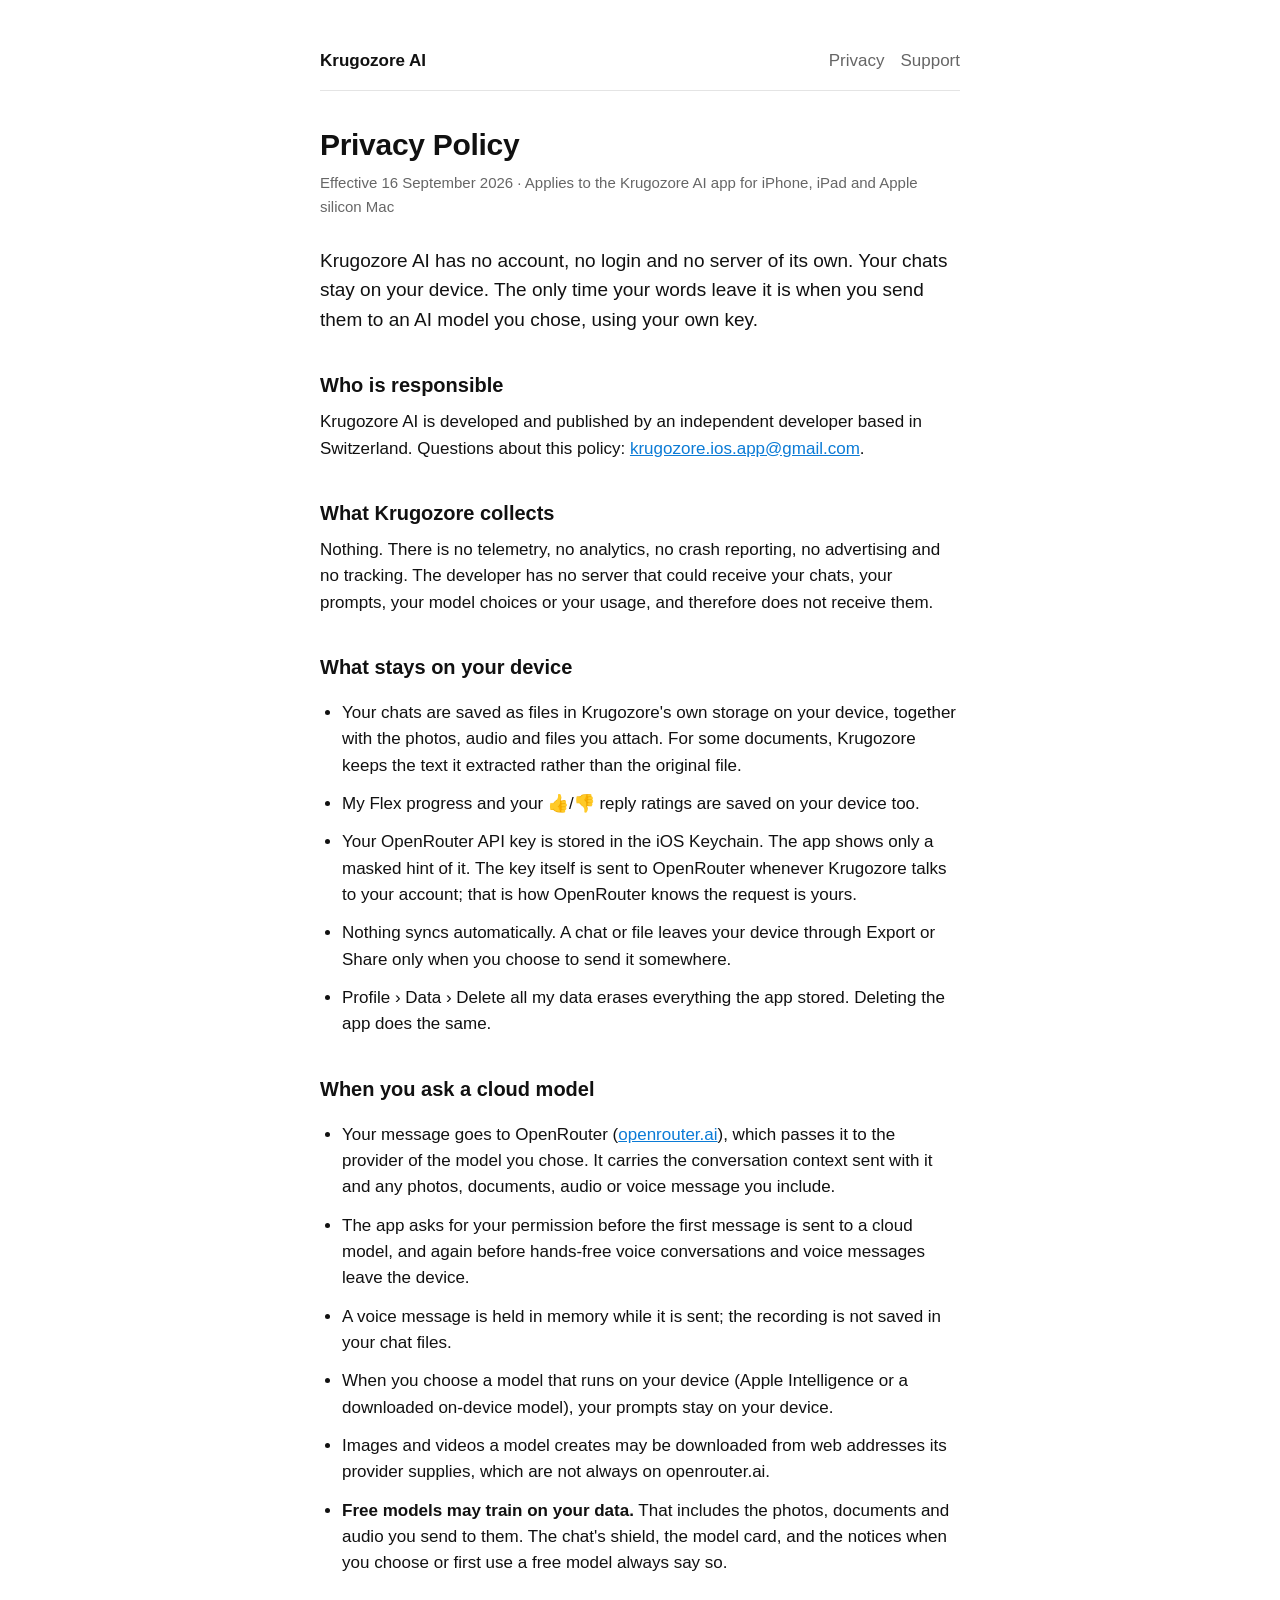
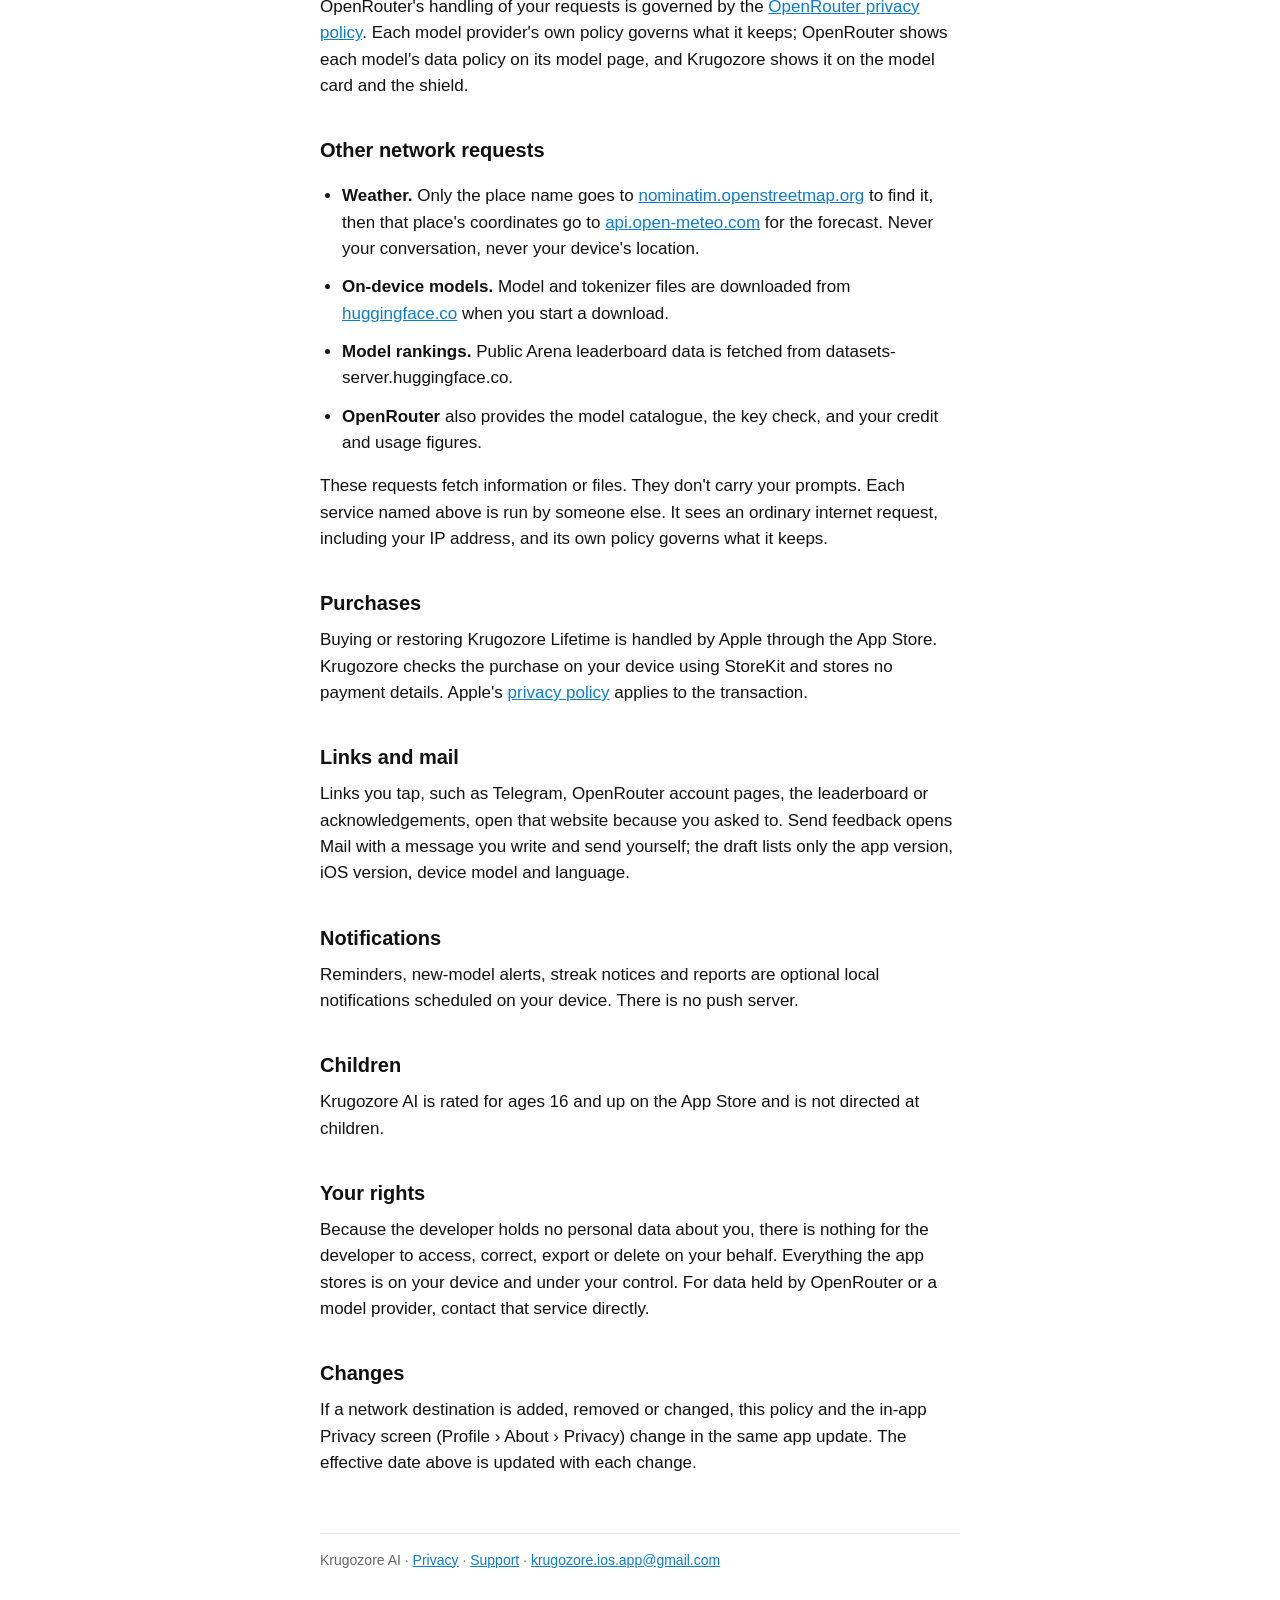
==== privacy/index.html @ d21a57fb "Krugozore AI site: privacy policy, support, landing" ====
<!doctype html>
<html lang="en">
<head>
<meta charset="utf-8">
<meta name="viewport" content="width=device-width, initial-scale=1">
<title>Privacy Policy · Krugozore AI</title>
<meta name="description" content="Krugozore AI privacy policy: what stays on your iPhone, what leaves it, and to whom.">
<link rel="stylesheet" href="../style.css">
</head>
<body>
<main>
<header class="site">
  <a href="../">Krugozore AI</a>
  <nav><a href="./">Privacy</a><a href="../support/">Support</a></nav>
</header>

<h1>Privacy Policy</h1>
<p class="meta">Effective 16 September 2026 · Applies to the Krugozore AI app for iPhone, iPad and Apple silicon Mac</p>

<p class="lede">Krugozore AI has no account, no login and no server of its own. Your chats stay on your device. The only time your words leave it is when you send them to an AI model you chose, using your own key.</p>

<h2>Who is responsible</h2>
<p>Krugozore AI is developed and published by an independent developer based in Switzerland. Questions about this policy: <a href="mailto:krugozore.ios.app@gmail.com">krugozore.ios.app@gmail.com</a>.</p>

<h2>What Krugozore collects</h2>
<p>Nothing. There is no telemetry, no analytics, no crash reporting, no advertising and no tracking. The developer has no server that could receive your chats, your prompts, your model choices or your usage, and therefore does not receive them.</p>

<h2>What stays on your device</h2>
<ul>
  <li>Your chats are saved as files in Krugozore's own storage on your device, together with the photos, audio and files you attach. For some documents, Krugozore keeps the text it extracted rather than the original file.</li>
  <li>My Flex progress and your 👍/👎 reply ratings are saved on your device too.</li>
  <li>Your OpenRouter API key is stored in the iOS Keychain. The app shows only a masked hint of it. The key itself is sent to OpenRouter whenever Krugozore talks to your account; that is how OpenRouter knows the request is yours.</li>
  <li>Nothing syncs automatically. A chat or file leaves your device through Export or Share only when you choose to send it somewhere.</li>
  <li>Profile › Data › Delete all my data erases everything the app stored. Deleting the app does the same.</li>
</ul>

<h2>When you ask a cloud model</h2>
<ul>
  <li>Your message goes to OpenRouter (<a href="https://openrouter.ai">openrouter.ai</a>), which passes it to the provider of the model you chose. It carries the conversation context sent with it and any photos, documents, audio or voice message you include.</li>
  <li>The app asks for your permission before the first message is sent to a cloud model, and again before hands-free voice conversations and voice messages leave the device.</li>
  <li>A voice message is held in memory while it is sent; the recording is not saved in your chat files.</li>
  <li>When you choose a model that runs on your device (Apple Intelligence or a downloaded on-device model), your prompts stay on your device.</li>
  <li>Images and videos a model creates may be downloaded from web addresses its provider supplies, which are not always on openrouter.ai.</li>
  <li><strong>Free models may train on your data.</strong> That includes the photos, documents and audio you send to them. The chat's shield, the model card, and the notices when you choose or first use a free model always say so.</li>
</ul>
<p>OpenRouter's handling of your requests is governed by the <a href="https://openrouter.ai/privacy">OpenRouter privacy policy</a>. Each model provider's own policy governs what it keeps; OpenRouter shows each model's data policy on its model page, and Krugozore shows it on the model card and the shield.</p>

<h2>Other network requests</h2>
<ul>
  <li><strong>Weather.</strong> Only the place name goes to <a href="https://nominatim.openstreetmap.org">nominatim.openstreetmap.org</a> to find it, then that place's coordinates go to <a href="https://open-meteo.com">api.open-meteo.com</a> for the forecast. Never your conversation, never your device's location.</li>
  <li><strong>On-device models.</strong> Model and tokenizer files are downloaded from <a href="https://huggingface.co">huggingface.co</a> when you start a download.</li>
  <li><strong>Model rankings.</strong> Public Arena leaderboard data is fetched from datasets-server.huggingface.co.</li>
  <li><strong>OpenRouter</strong> also provides the model catalogue, the key check, and your credit and usage figures.</li>
</ul>
<p>These requests fetch information or files. They don't carry your prompts. Each service named above is run by someone else. It sees an ordinary internet request, including your IP address, and its own policy governs what it keeps.</p>

<h2>Purchases</h2>
<p>Buying or restoring Krugozore Lifetime is handled by Apple through the App Store. Krugozore checks the purchase on your device using StoreKit and stores no payment details. Apple's <a href="https://www.apple.com/legal/privacy/">privacy policy</a> applies to the transaction.</p>

<h2>Links and mail</h2>
<p>Links you tap, such as Telegram, OpenRouter account pages, the leaderboard or acknowledgements, open that website because you asked to. Send feedback opens Mail with a message you write and send yourself; the draft lists only the app version, iOS version, device model and language.</p>

<h2>Notifications</h2>
<p>Reminders, new-model alerts, streak notices and reports are optional local notifications scheduled on your device. There is no push server.</p>

<h2>Children</h2>
<p>Krugozore AI is rated for ages 16 and up on the App Store and is not directed at children.</p>

<h2>Your rights</h2>
<p>Because the developer holds no personal data about you, there is nothing for the developer to access, correct, export or delete on your behalf. Everything the app stores is on your device and under your control. For data held by OpenRouter or a model provider, contact that service directly.</p>

<h2>Changes</h2>
<p>If a network destination is added, removed or changed, this policy and the in-app Privacy screen (Profile › About › Privacy) change in the same app update. The effective date above is updated with each change.</p>

<footer>Krugozore AI · <a href="./">Privacy</a> · <a href="../support/">Support</a> · <a href="mailto:krugozore.ios.app@gmail.com">krugozore.ios.app@gmail.com</a></footer>
</main>
</body>
</html>
---- style.css ----
:root {
  color-scheme: light dark;
  --fg: #111;
  --muted: #666;
  --bg: #fff;
  --accent: #0b7bd6;
  --rule: #e4e4e4;
}
@media (prefers-color-scheme: dark) {
  :root { --fg: #f2f2f2; --muted: #a0a0a0; --bg: #111; --rule: #2a2a2a; }
}
* { box-sizing: border-box; }
body {
  margin: 0;
  font: 17px/1.55 -apple-system, BlinkMacSystemFont, "SF Pro Text", "Helvetica Neue", Helvetica, Arial, sans-serif;
  color: var(--fg);
  background: var(--bg);
  -webkit-font-smoothing: antialiased;
}
main { max-width: 680px; margin: 0 auto; padding: 48px 20px 80px; }
header.site { display: flex; align-items: baseline; justify-content: space-between; gap: 16px; padding-bottom: 16px; border-bottom: 1px solid var(--rule); }
header.site a { color: var(--fg); text-decoration: none; font-weight: 600; }
header.site nav a { color: var(--muted); font-weight: 400; margin-left: 16px; }
h1 { font-size: 30px; line-height: 1.2; margin: 36px 0 8px; letter-spacing: -0.01em; }
h2 { font-size: 20px; margin: 36px 0 8px; }
p, li { margin: 0 0 12px; }
ul { padding-left: 22px; }
a { color: var(--accent); }
.meta { color: var(--muted); font-size: 15px; margin-bottom: 28px; }
.lede { font-size: 19px; }
footer { margin-top: 56px; padding-top: 16px; border-top: 1px solid var(--rule); color: var(--muted); font-size: 14px; }
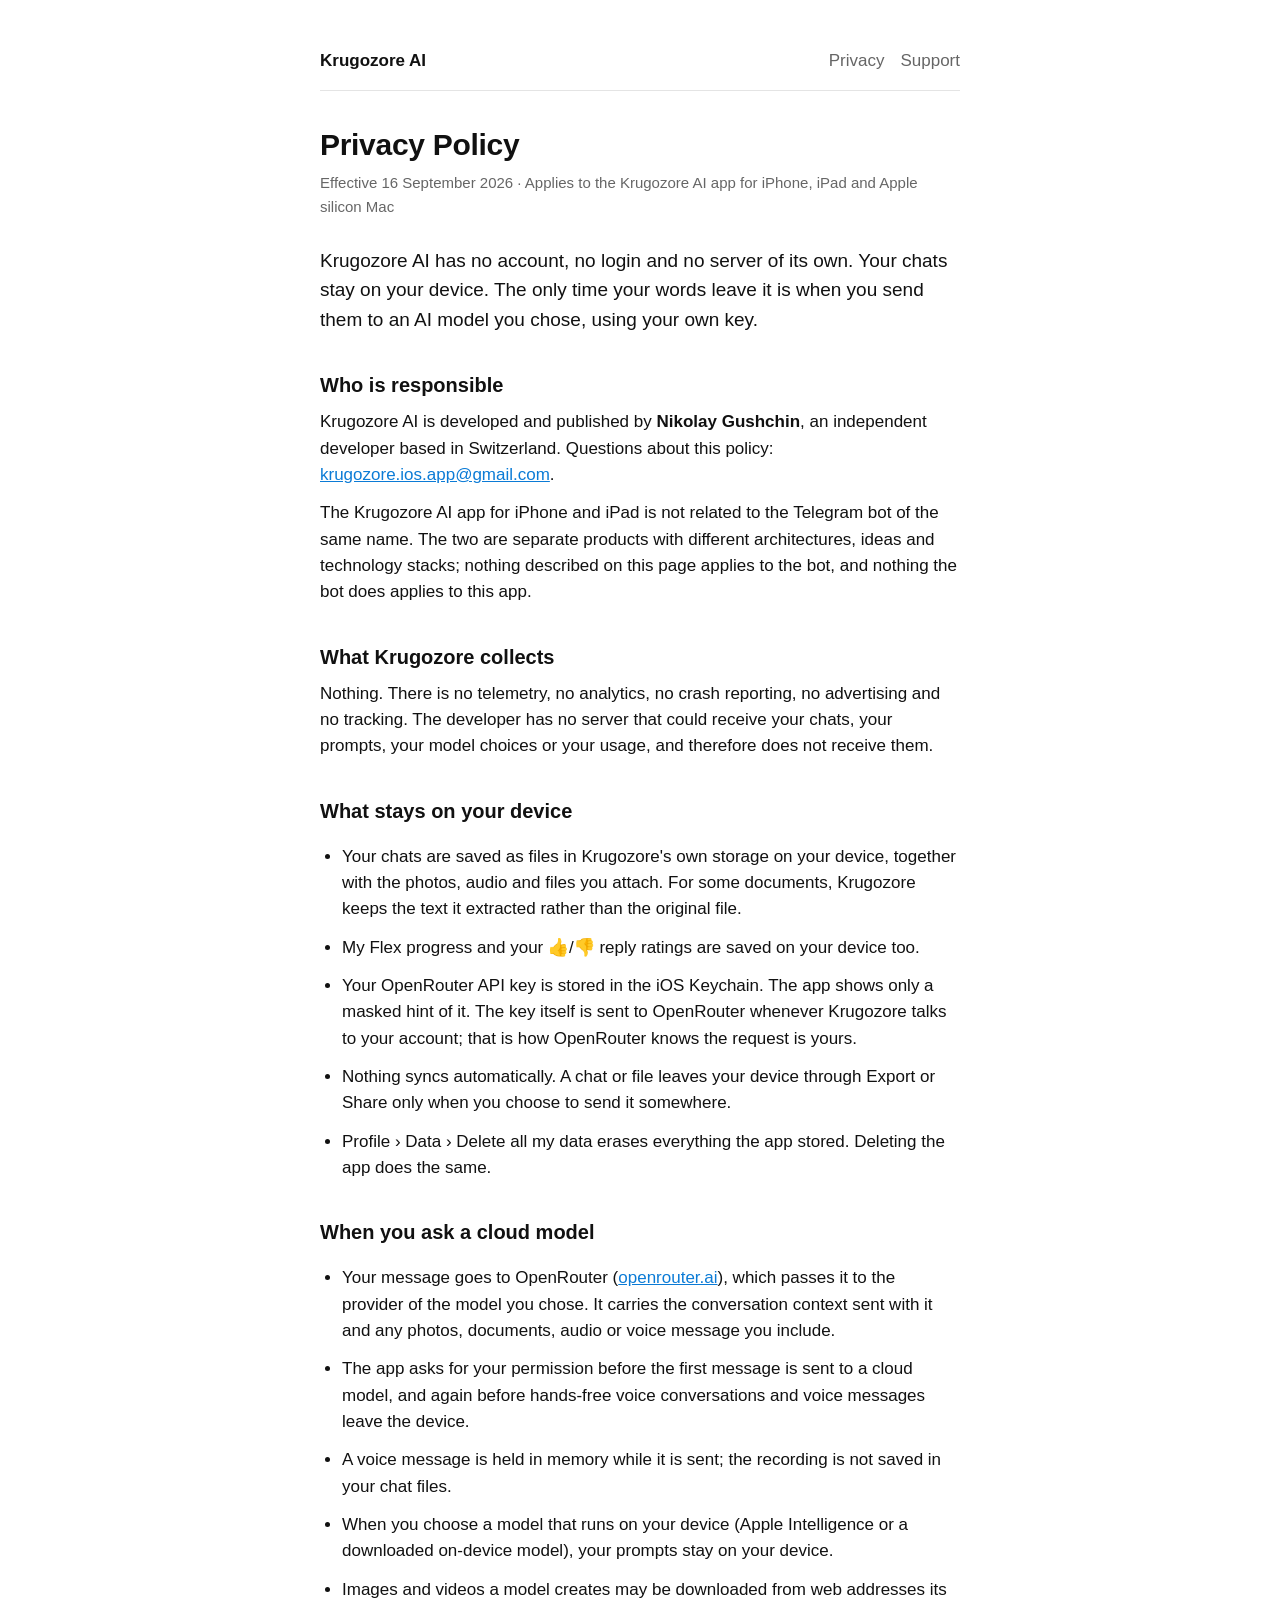
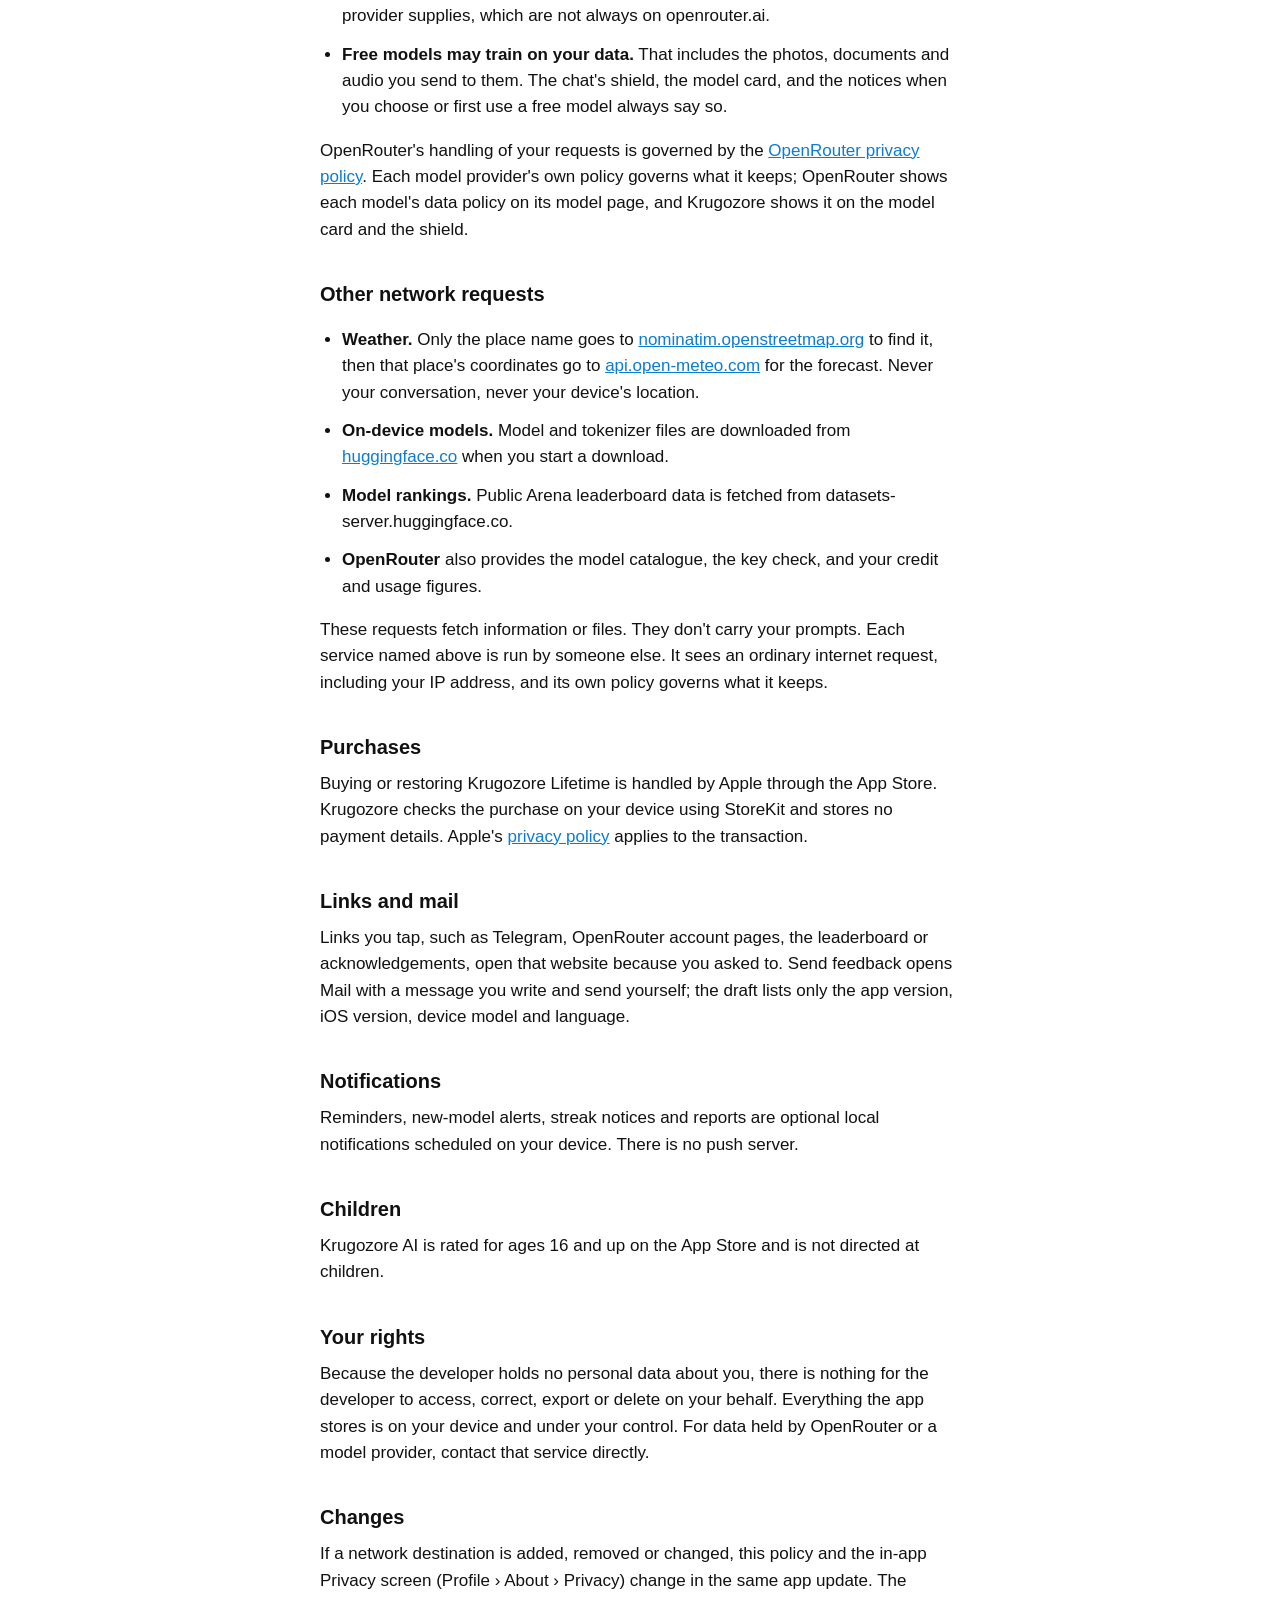
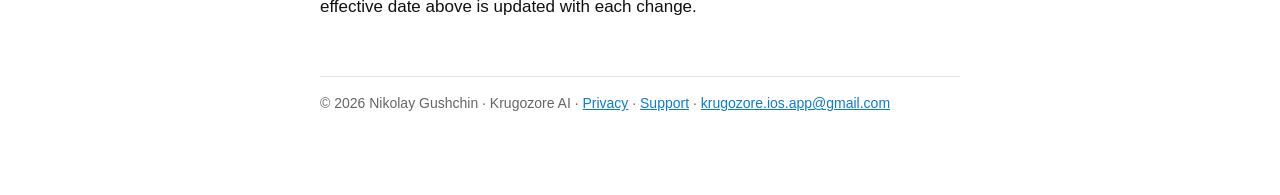
==== commit 57cf373c: "Legal name, copyright, and Telegram-bot disclaimer" ====
--- a/privacy/index.html
+++ b/privacy/index.html
@@ -20,7 +20,8 @@
 <p class="lede">Krugozore AI has no account, no login and no server of its own. Your chats stay on your device. The only time your words leave it is when you send them to an AI model you chose, using your own key.</p>
 
 <h2>Who is responsible</h2>
-<p>Krugozore AI is developed and published by an independent developer based in Switzerland. Questions about this policy: <a href="mailto:krugozore.ios.app@gmail.com">krugozore.ios.app@gmail.com</a>.</p>
+<p>Krugozore AI is developed and published by <strong>Nikolay Gushchin</strong>, an independent developer based in Switzerland. Questions about this policy: <a href="mailto:krugozore.ios.app@gmail.com">krugozore.ios.app@gmail.com</a>.</p>
+<p>The Krugozore AI app for iPhone and iPad is not related to the Telegram bot of the same name. The two are separate products with different architectures, ideas and technology stacks; nothing described on this page applies to the bot, and nothing the bot does applies to this app.</p>
 
 <h2>What Krugozore collects</h2>
 <p>Nothing. There is no telemetry, no analytics, no crash reporting, no advertising and no tracking. The developer has no server that could receive your chats, your prompts, your model choices or your usage, and therefore does not receive them.</p>
@@ -72,7 +73,7 @@
 <h2>Changes</h2>
 <p>If a network destination is added, removed or changed, this policy and the in-app Privacy screen (Profile › About › Privacy) change in the same app update. The effective date above is updated with each change.</p>
 
-<footer>Krugozore AI · <a href="./">Privacy</a> · <a href="../support/">Support</a> · <a href="mailto:krugozore.ios.app@gmail.com">krugozore.ios.app@gmail.com</a></footer>
+<footer>© 2026 Nikolay Gushchin · Krugozore AI · <a href="./">Privacy</a> · <a href="../support/">Support</a> · <a href="mailto:krugozore.ios.app@gmail.com">krugozore.ios.app@gmail.com</a></footer>
 </main>
 </body>
 </html>
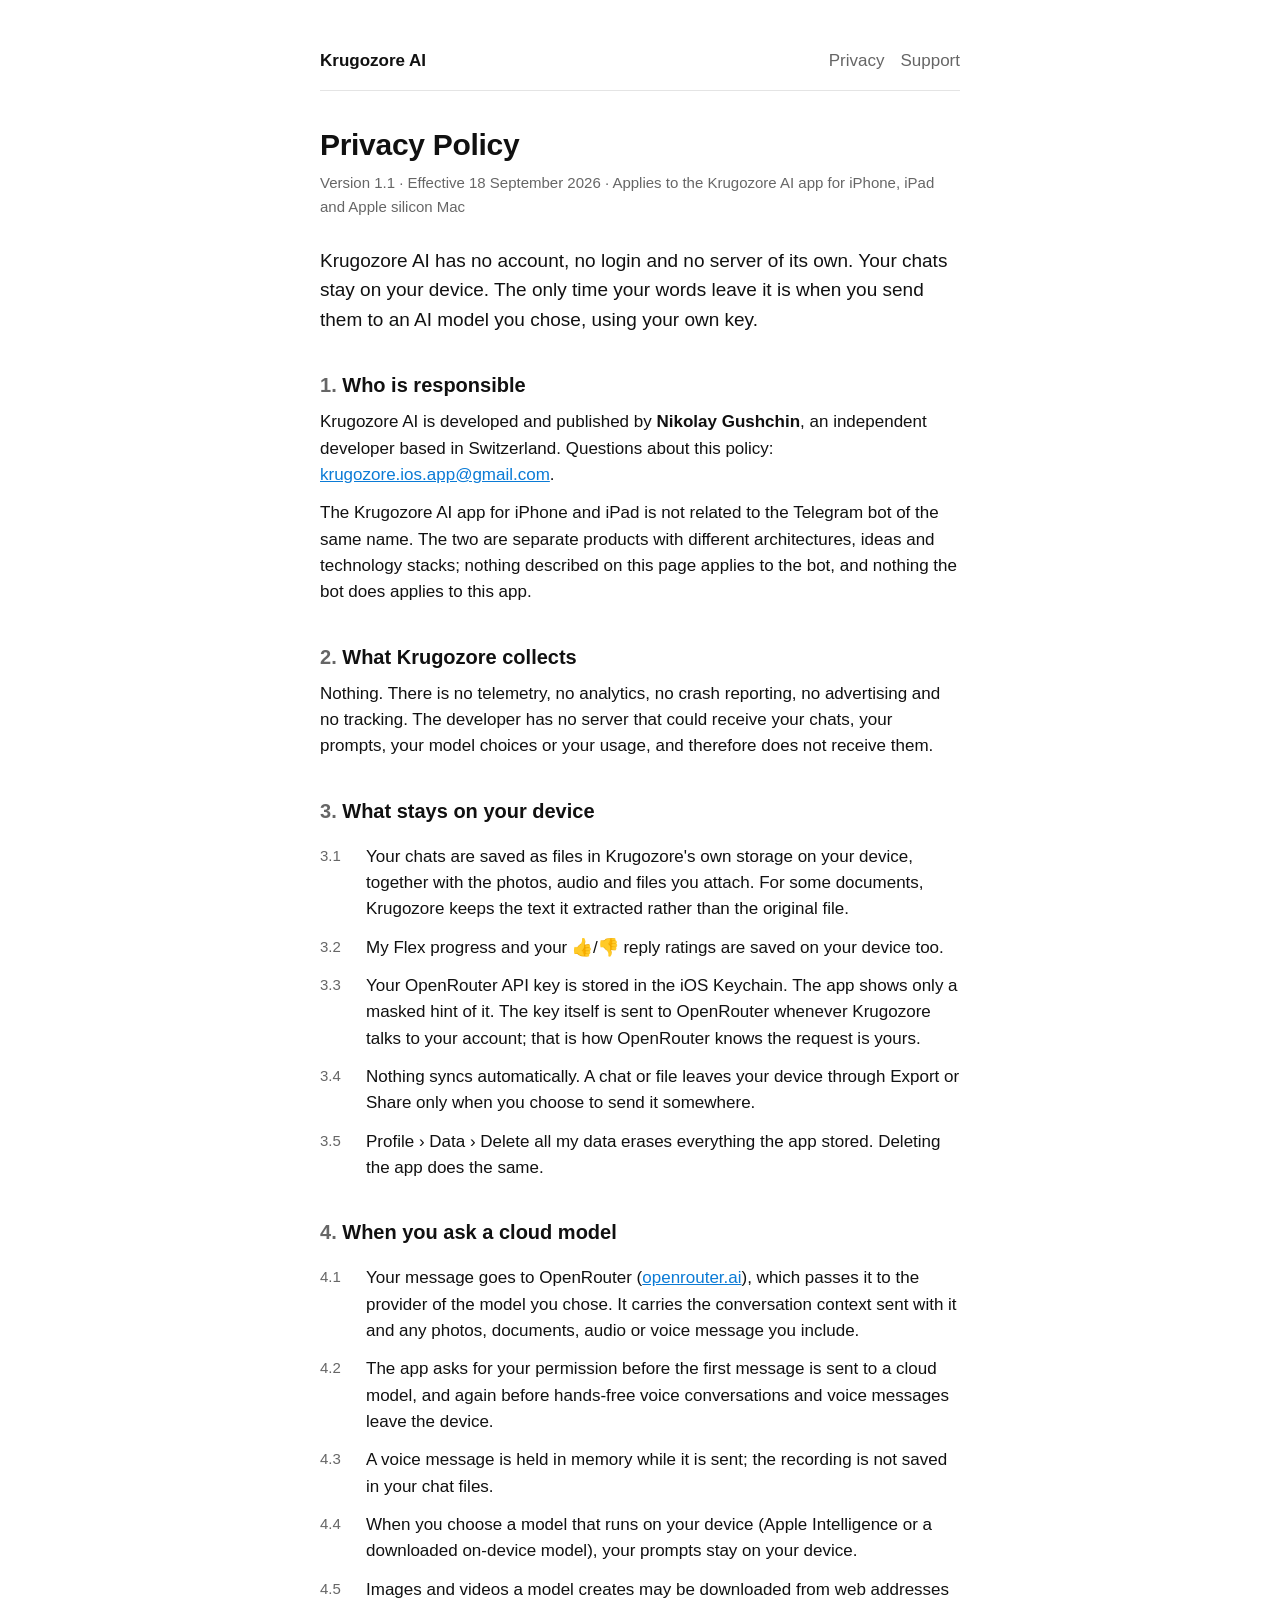
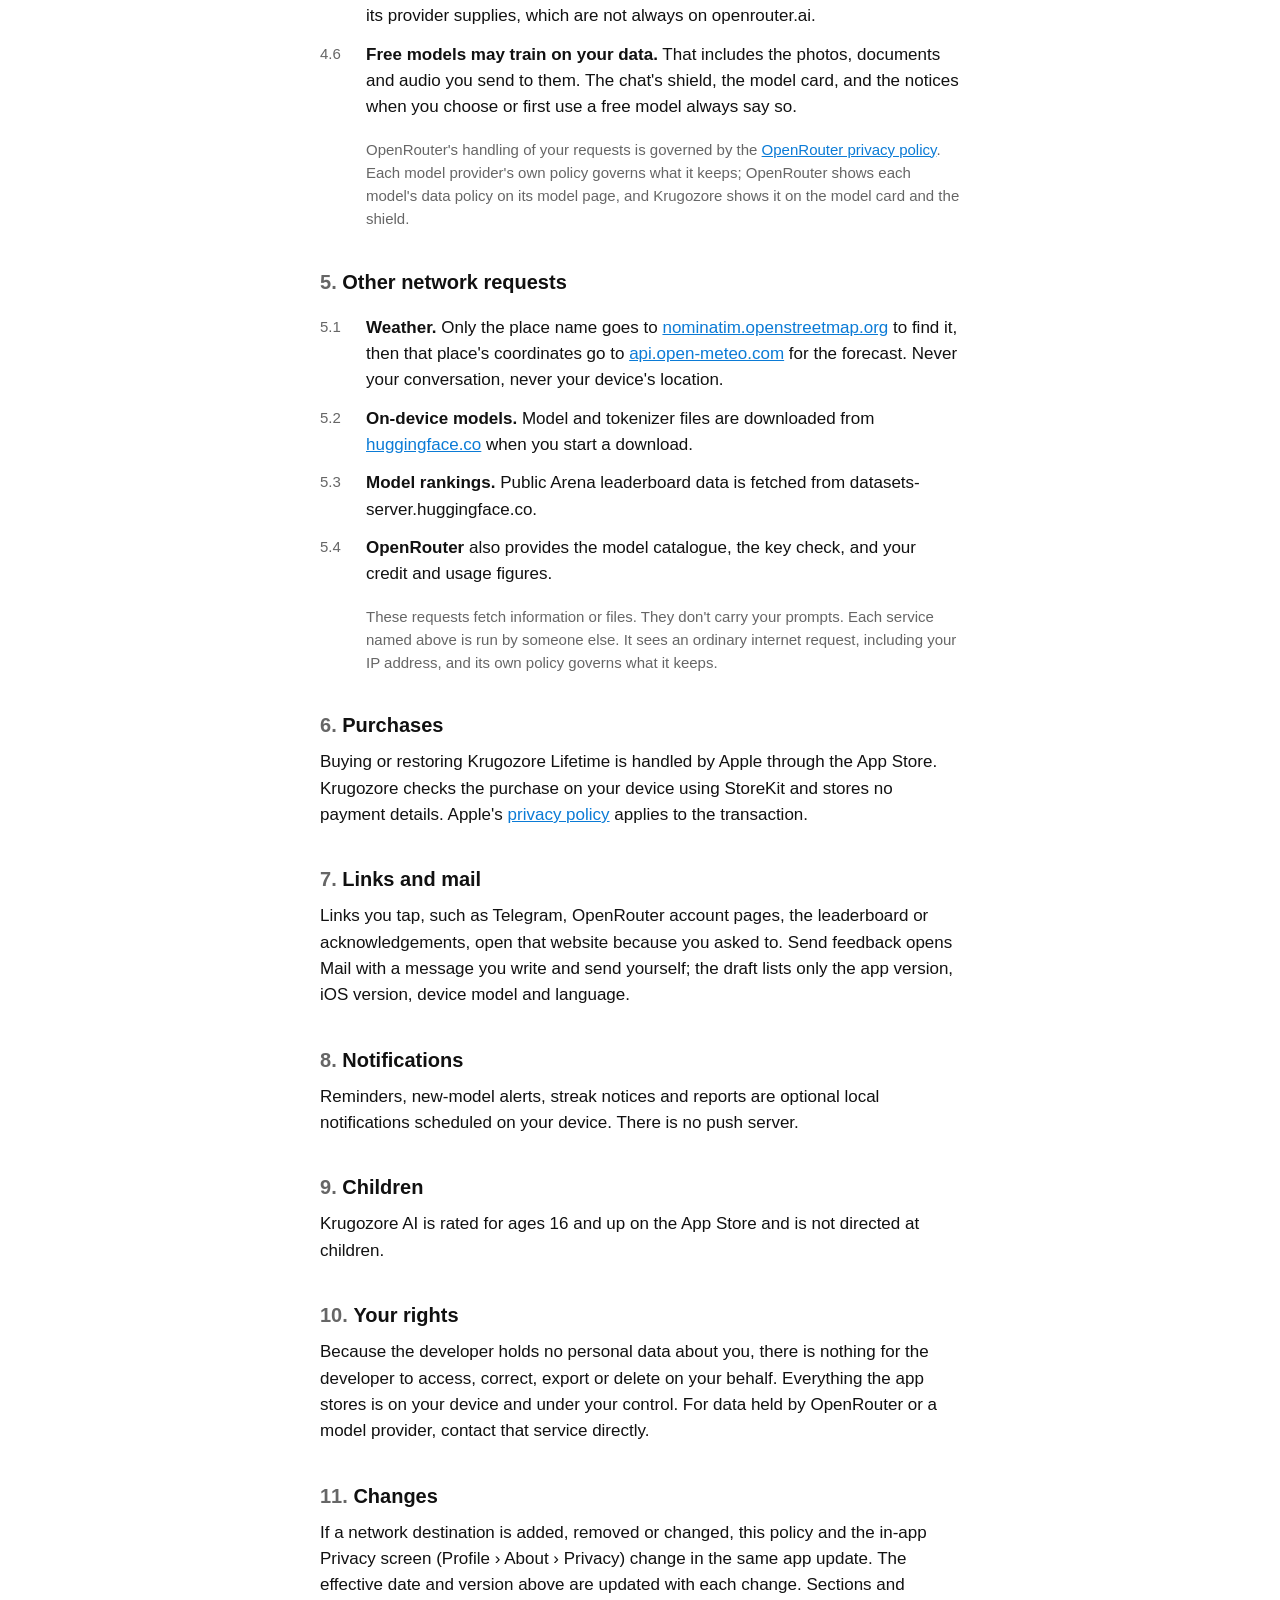
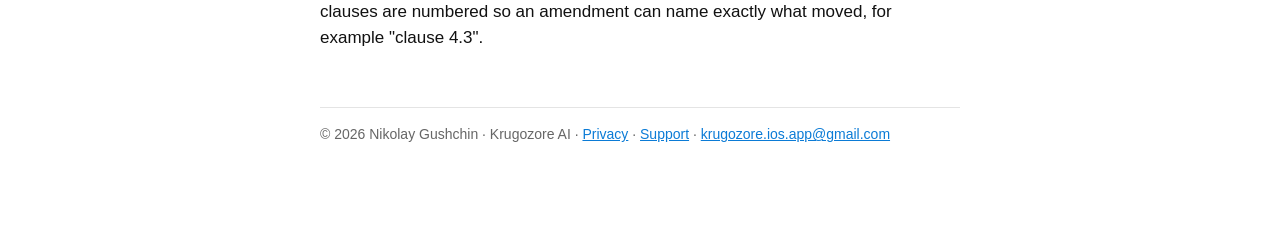
==== commit 8841cc3c: "Privacy policy: numbered sections and clauses (1., 2., 3.1, 3.2 …) for precise amendments" ====
--- a/privacy/index.html
+++ b/privacy/index.html
@@ -8,14 +8,14 @@
 <link rel="stylesheet" href="../style.css">
 </head>
 <body>
-<main>
+<main class="legal">
 <header class="site">
   <a href="../">Krugozore AI</a>
   <nav><a href="./">Privacy</a><a href="../support/">Support</a></nav>
 </header>
 
 <h1>Privacy Policy</h1>
-<p class="meta">Effective 16 September 2026 · Applies to the Krugozore AI app for iPhone, iPad and Apple silicon Mac</p>
+<p class="meta">Version 1.1 · Effective 18 September 2026 · Applies to the Krugozore AI app for iPhone, iPad and Apple silicon Mac</p>
 
 <p class="lede">Krugozore AI has no account, no login and no server of its own. Your chats stay on your device. The only time your words leave it is when you send them to an AI model you chose, using your own key.</p>
 
@@ -27,33 +27,33 @@
 <p>Nothing. There is no telemetry, no analytics, no crash reporting, no advertising and no tracking. The developer has no server that could receive your chats, your prompts, your model choices or your usage, and therefore does not receive them.</p>
 
 <h2>What stays on your device</h2>
-<ul>
+<ol class="clauses">
   <li>Your chats are saved as files in Krugozore's own storage on your device, together with the photos, audio and files you attach. For some documents, Krugozore keeps the text it extracted rather than the original file.</li>
   <li>My Flex progress and your 👍/👎 reply ratings are saved on your device too.</li>
   <li>Your OpenRouter API key is stored in the iOS Keychain. The app shows only a masked hint of it. The key itself is sent to OpenRouter whenever Krugozore talks to your account; that is how OpenRouter knows the request is yours.</li>
   <li>Nothing syncs automatically. A chat or file leaves your device through Export or Share only when you choose to send it somewhere.</li>
   <li>Profile › Data › Delete all my data erases everything the app stored. Deleting the app does the same.</li>
-</ul>
+</ol>
 
 <h2>When you ask a cloud model</h2>
-<ul>
+<ol class="clauses">
   <li>Your message goes to OpenRouter (<a href="https://openrouter.ai">openrouter.ai</a>), which passes it to the provider of the model you chose. It carries the conversation context sent with it and any photos, documents, audio or voice message you include.</li>
   <li>The app asks for your permission before the first message is sent to a cloud model, and again before hands-free voice conversations and voice messages leave the device.</li>
   <li>A voice message is held in memory while it is sent; the recording is not saved in your chat files.</li>
   <li>When you choose a model that runs on your device (Apple Intelligence or a downloaded on-device model), your prompts stay on your device.</li>
   <li>Images and videos a model creates may be downloaded from web addresses its provider supplies, which are not always on openrouter.ai.</li>
   <li><strong>Free models may train on your data.</strong> That includes the photos, documents and audio you send to them. The chat's shield, the model card, and the notices when you choose or first use a free model always say so.</li>
-</ul>
-<p>OpenRouter's handling of your requests is governed by the <a href="https://openrouter.ai/privacy">OpenRouter privacy policy</a>. Each model provider's own policy governs what it keeps; OpenRouter shows each model's data policy on its model page, and Krugozore shows it on the model card and the shield.</p>
+</ol>
+<p class="after-clauses">OpenRouter's handling of your requests is governed by the <a href="https://openrouter.ai/privacy">OpenRouter privacy policy</a>. Each model provider's own policy governs what it keeps; OpenRouter shows each model's data policy on its model page, and Krugozore shows it on the model card and the shield.</p>
 
 <h2>Other network requests</h2>
-<ul>
+<ol class="clauses">
   <li><strong>Weather.</strong> Only the place name goes to <a href="https://nominatim.openstreetmap.org">nominatim.openstreetmap.org</a> to find it, then that place's coordinates go to <a href="https://open-meteo.com">api.open-meteo.com</a> for the forecast. Never your conversation, never your device's location.</li>
   <li><strong>On-device models.</strong> Model and tokenizer files are downloaded from <a href="https://huggingface.co">huggingface.co</a> when you start a download.</li>
   <li><strong>Model rankings.</strong> Public Arena leaderboard data is fetched from datasets-server.huggingface.co.</li>
   <li><strong>OpenRouter</strong> also provides the model catalogue, the key check, and your credit and usage figures.</li>
-</ul>
-<p>These requests fetch information or files. They don't carry your prompts. Each service named above is run by someone else. It sees an ordinary internet request, including your IP address, and its own policy governs what it keeps.</p>
+</ol>
+<p class="after-clauses">These requests fetch information or files. They don't carry your prompts. Each service named above is run by someone else. It sees an ordinary internet request, including your IP address, and its own policy governs what it keeps.</p>
 
 <h2>Purchases</h2>
 <p>Buying or restoring Krugozore Lifetime is handled by Apple through the App Store. Krugozore checks the purchase on your device using StoreKit and stores no payment details. Apple's <a href="https://www.apple.com/legal/privacy/">privacy policy</a> applies to the transaction.</p>
@@ -71,7 +71,7 @@
 <p>Because the developer holds no personal data about you, there is nothing for the developer to access, correct, export or delete on your behalf. Everything the app stores is on your device and under your control. For data held by OpenRouter or a model provider, contact that service directly.</p>
 
 <h2>Changes</h2>
-<p>If a network destination is added, removed or changed, this policy and the in-app Privacy screen (Profile › About › Privacy) change in the same app update. The effective date above is updated with each change.</p>
+<p>If a network destination is added, removed or changed, this policy and the in-app Privacy screen (Profile › About › Privacy) change in the same app update. The effective date and version above are updated with each change. Sections and clauses are numbered so an amendment can name exactly what moved, for example "clause 4.3".</p>
 
 <footer>© 2026 Nikolay Gushchin · Krugozore AI · <a href="./">Privacy</a> · <a href="../support/">Support</a> · <a href="mailto:krugozore.ios.app@gmail.com">krugozore.ios.app@gmail.com</a></footer>
 </main>
--- a/style.css
+++ b/style.css
@@ -29,3 +29,33 @@
 .meta { color: var(--muted); font-size: 15px; margin-bottom: 28px; }
 .lede { font-size: 19px; }
 footer { margin-top: 56px; padding-top: 16px; border-top: 1px solid var(--rule); color: var(--muted); font-size: 14px; }
+
+/* Numbered legal documents: sections 1., 2., … and clause numbers 3.1, 3.2, …
+   Numbers are generated by CSS counters, so inserting or removing a section or
+   a clause renumbers everything after it automatically — nothing to maintain
+   by hand. Cite a change as "clause 4.3", never "the third bullet". */
+main.legal { counter-reset: section; }
+main.legal h2 {
+  counter-increment: section;
+  counter-reset: clause;
+}
+main.legal h2::before {
+  content: counter(section) ". ";
+  color: var(--muted);
+  font-variant-numeric: tabular-nums;
+}
+main.legal ol.clauses { list-style: none; padding-left: 0; }
+main.legal ol.clauses > li {
+  counter-increment: clause;
+  position: relative;
+  padding-left: 46px;
+}
+main.legal ol.clauses > li::before {
+  content: counter(section) "." counter(clause);
+  position: absolute;
+  left: 0;
+  color: var(--muted);
+  font-variant-numeric: tabular-nums;
+  font-size: 15px;
+}
+main.legal p.after-clauses { margin-left: 46px; color: var(--muted); font-size: 15px; }
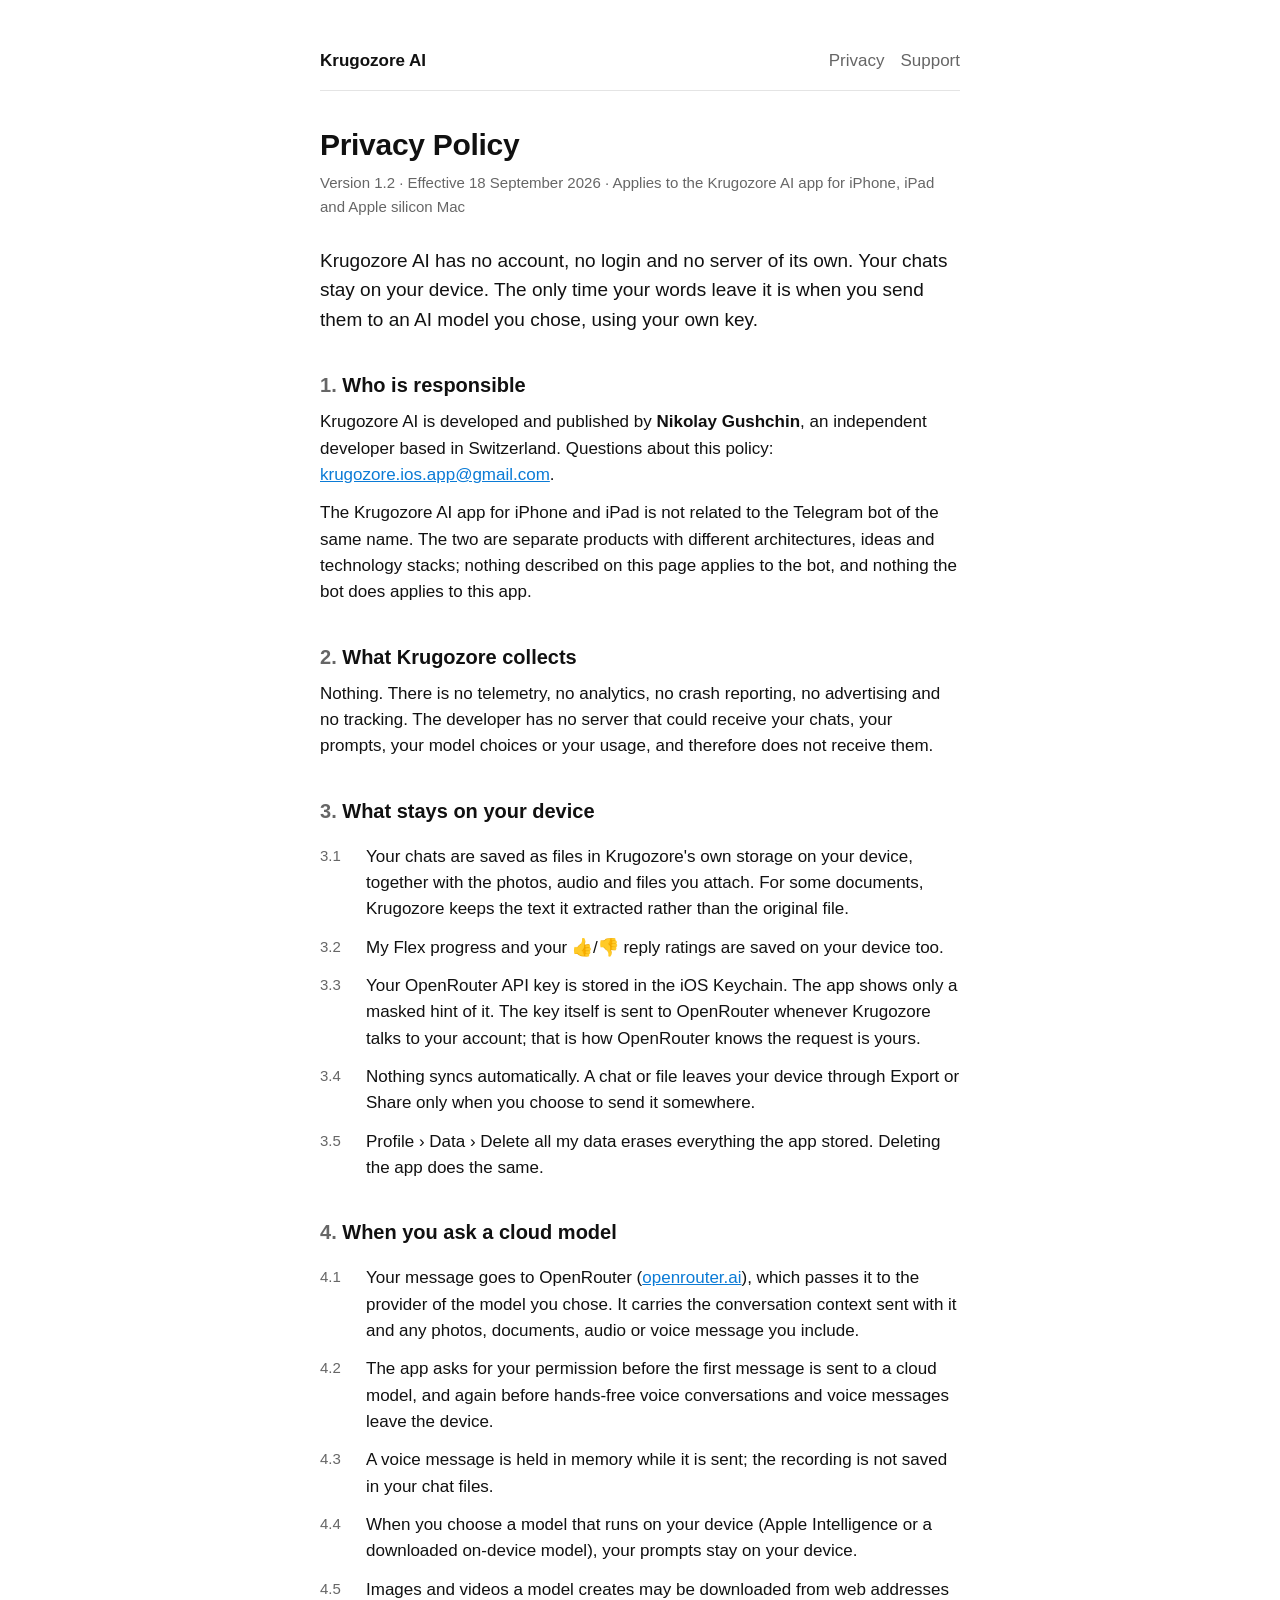
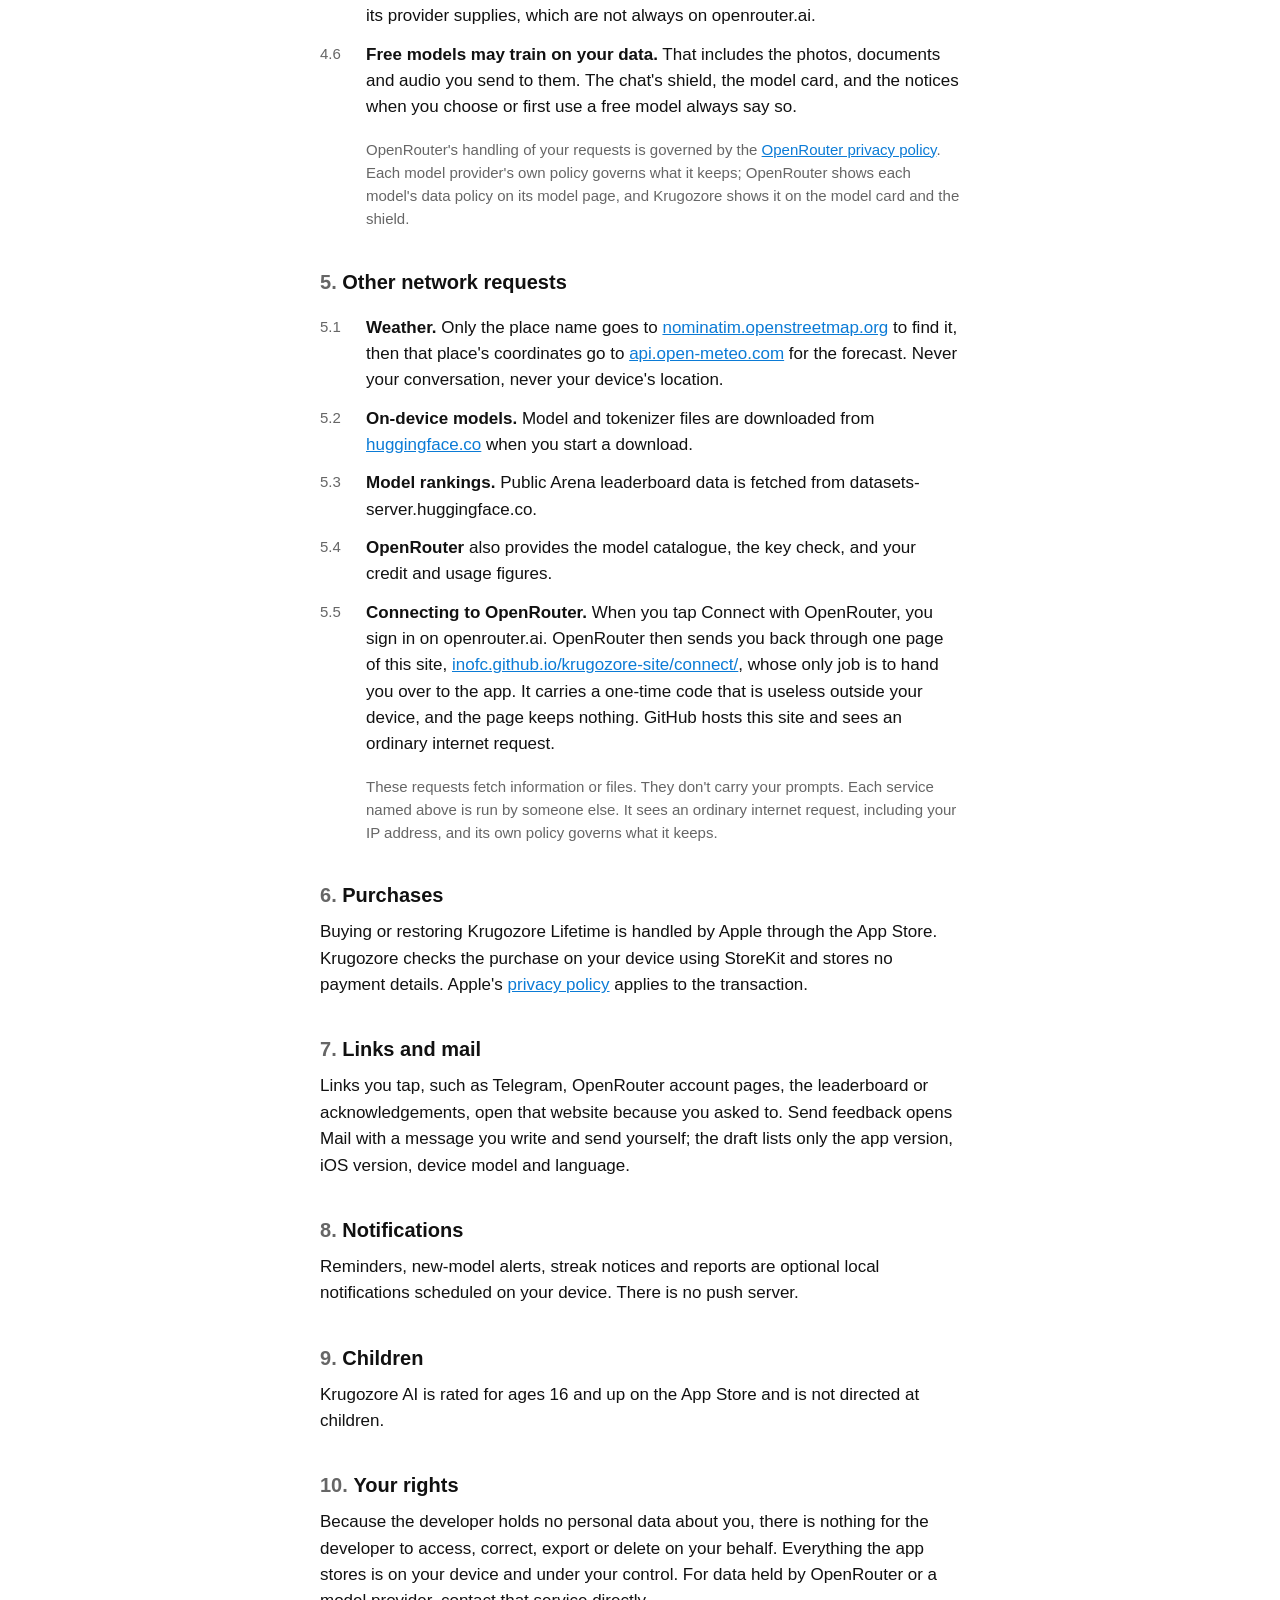
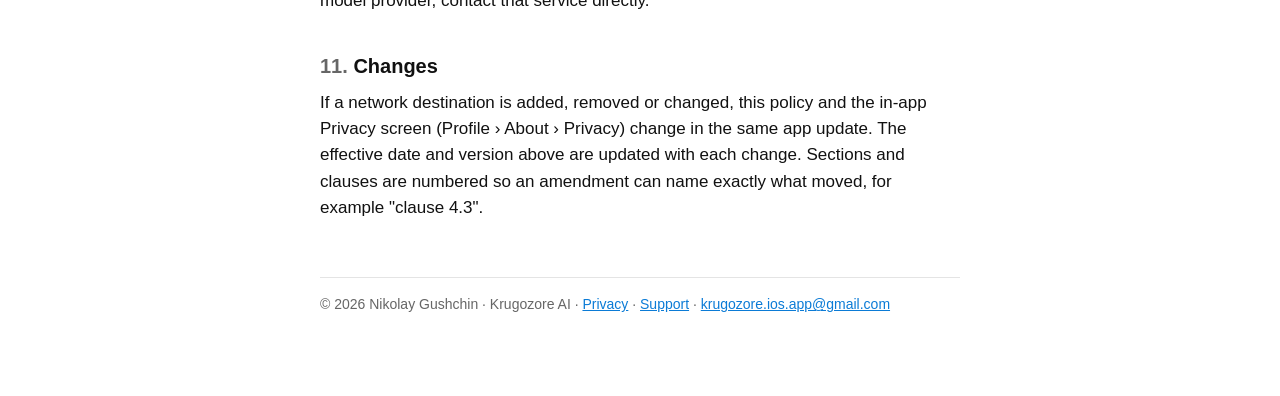
==== commit 0c84f0b6: "Privacy policy 1.2: clause 5.5, the Connect with OpenRouter return page" ====
--- a/privacy/index.html
+++ b/privacy/index.html
@@ -15,7 +15,7 @@
 </header>
 
 <h1>Privacy Policy</h1>
-<p class="meta">Version 1.1 · Effective 18 September 2026 · Applies to the Krugozore AI app for iPhone, iPad and Apple silicon Mac</p>
+<p class="meta">Version 1.2 · Effective 18 September 2026 · Applies to the Krugozore AI app for iPhone, iPad and Apple silicon Mac</p>
 
 <p class="lede">Krugozore AI has no account, no login and no server of its own. Your chats stay on your device. The only time your words leave it is when you send them to an AI model you chose, using your own key.</p>
 
@@ -52,6 +52,7 @@
   <li><strong>On-device models.</strong> Model and tokenizer files are downloaded from <a href="https://huggingface.co">huggingface.co</a> when you start a download.</li>
   <li><strong>Model rankings.</strong> Public Arena leaderboard data is fetched from datasets-server.huggingface.co.</li>
   <li><strong>OpenRouter</strong> also provides the model catalogue, the key check, and your credit and usage figures.</li>
+  <li><strong>Connecting to OpenRouter.</strong> When you tap Connect with OpenRouter, you sign in on openrouter.ai. OpenRouter then sends you back through one page of this site, <a href="../connect/">inofc.github.io/krugozore-site/connect/</a>, whose only job is to hand you over to the app. It carries a one-time code that is useless outside your device, and the page keeps nothing. GitHub hosts this site and sees an ordinary internet request.</li>
 </ol>
 <p class="after-clauses">These requests fetch information or files. They don't carry your prompts. Each service named above is run by someone else. It sees an ordinary internet request, including your IP address, and its own policy governs what it keeps.</p>
 
